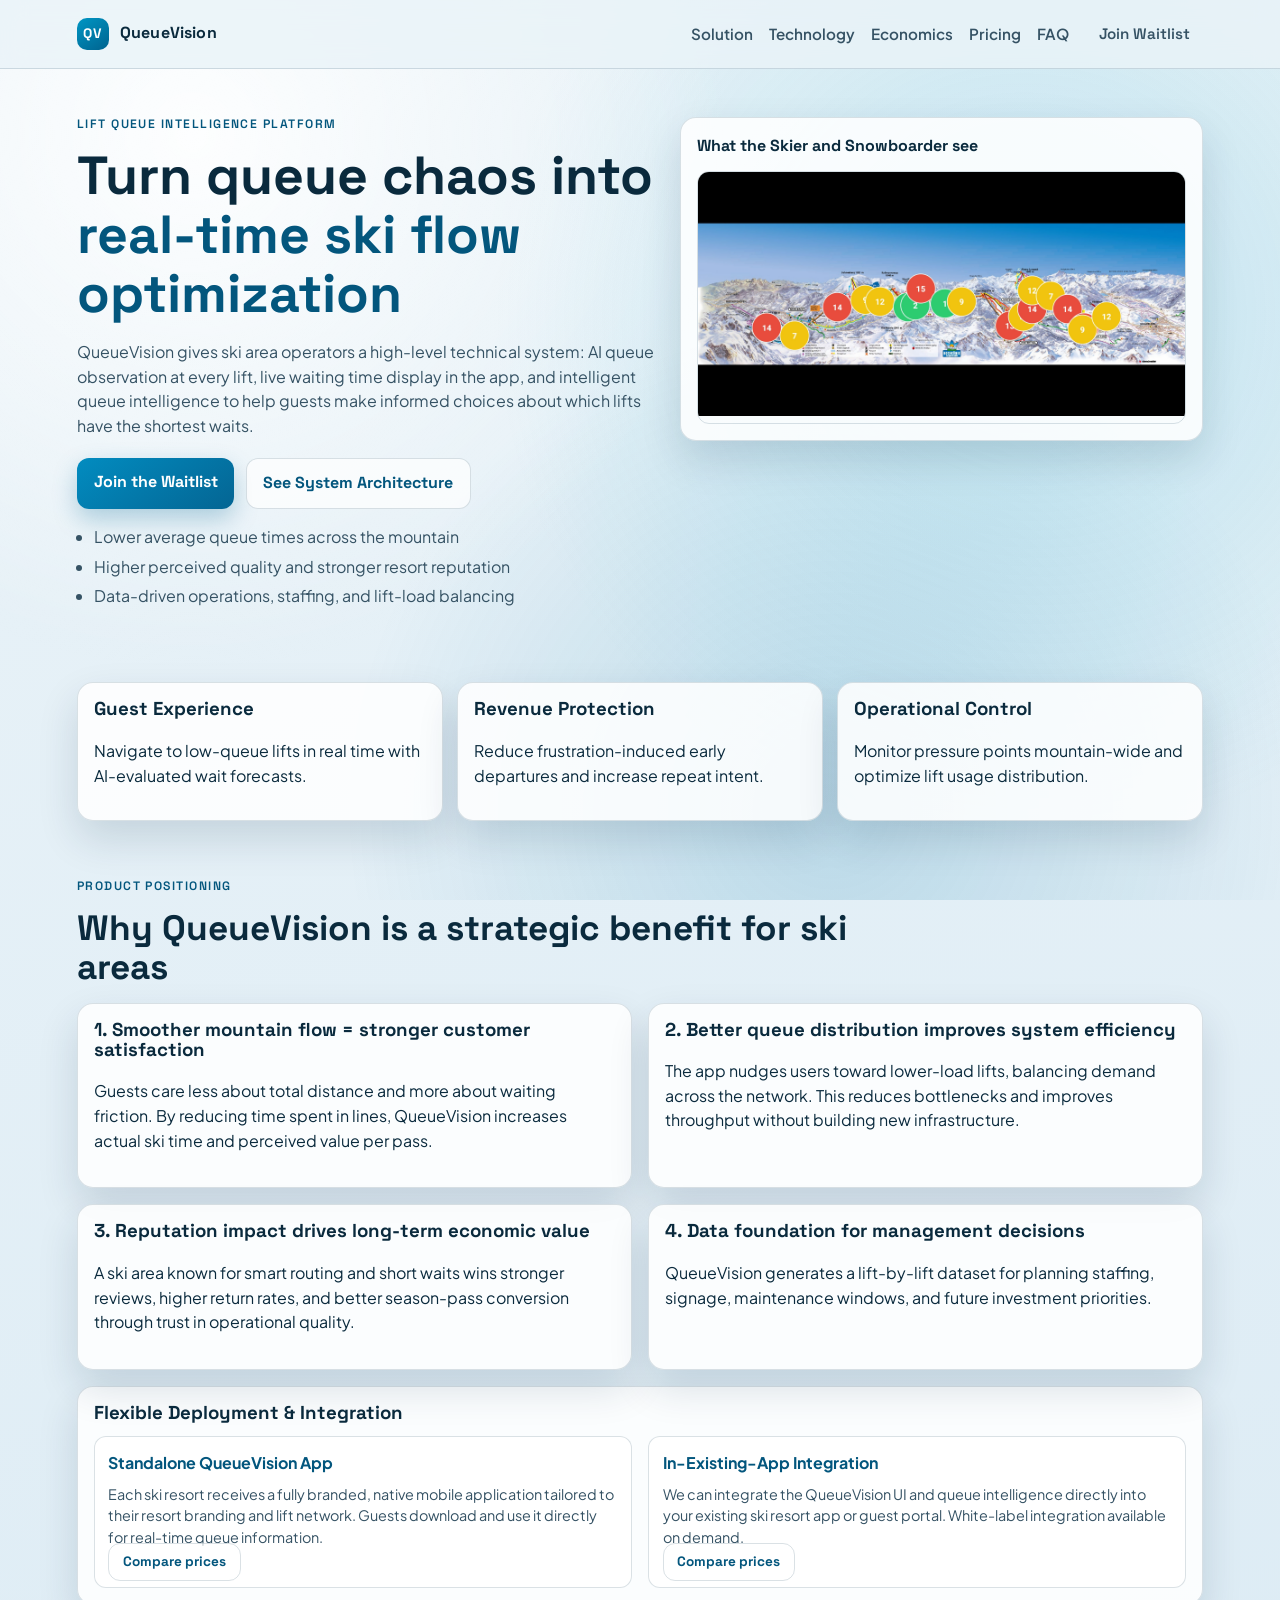
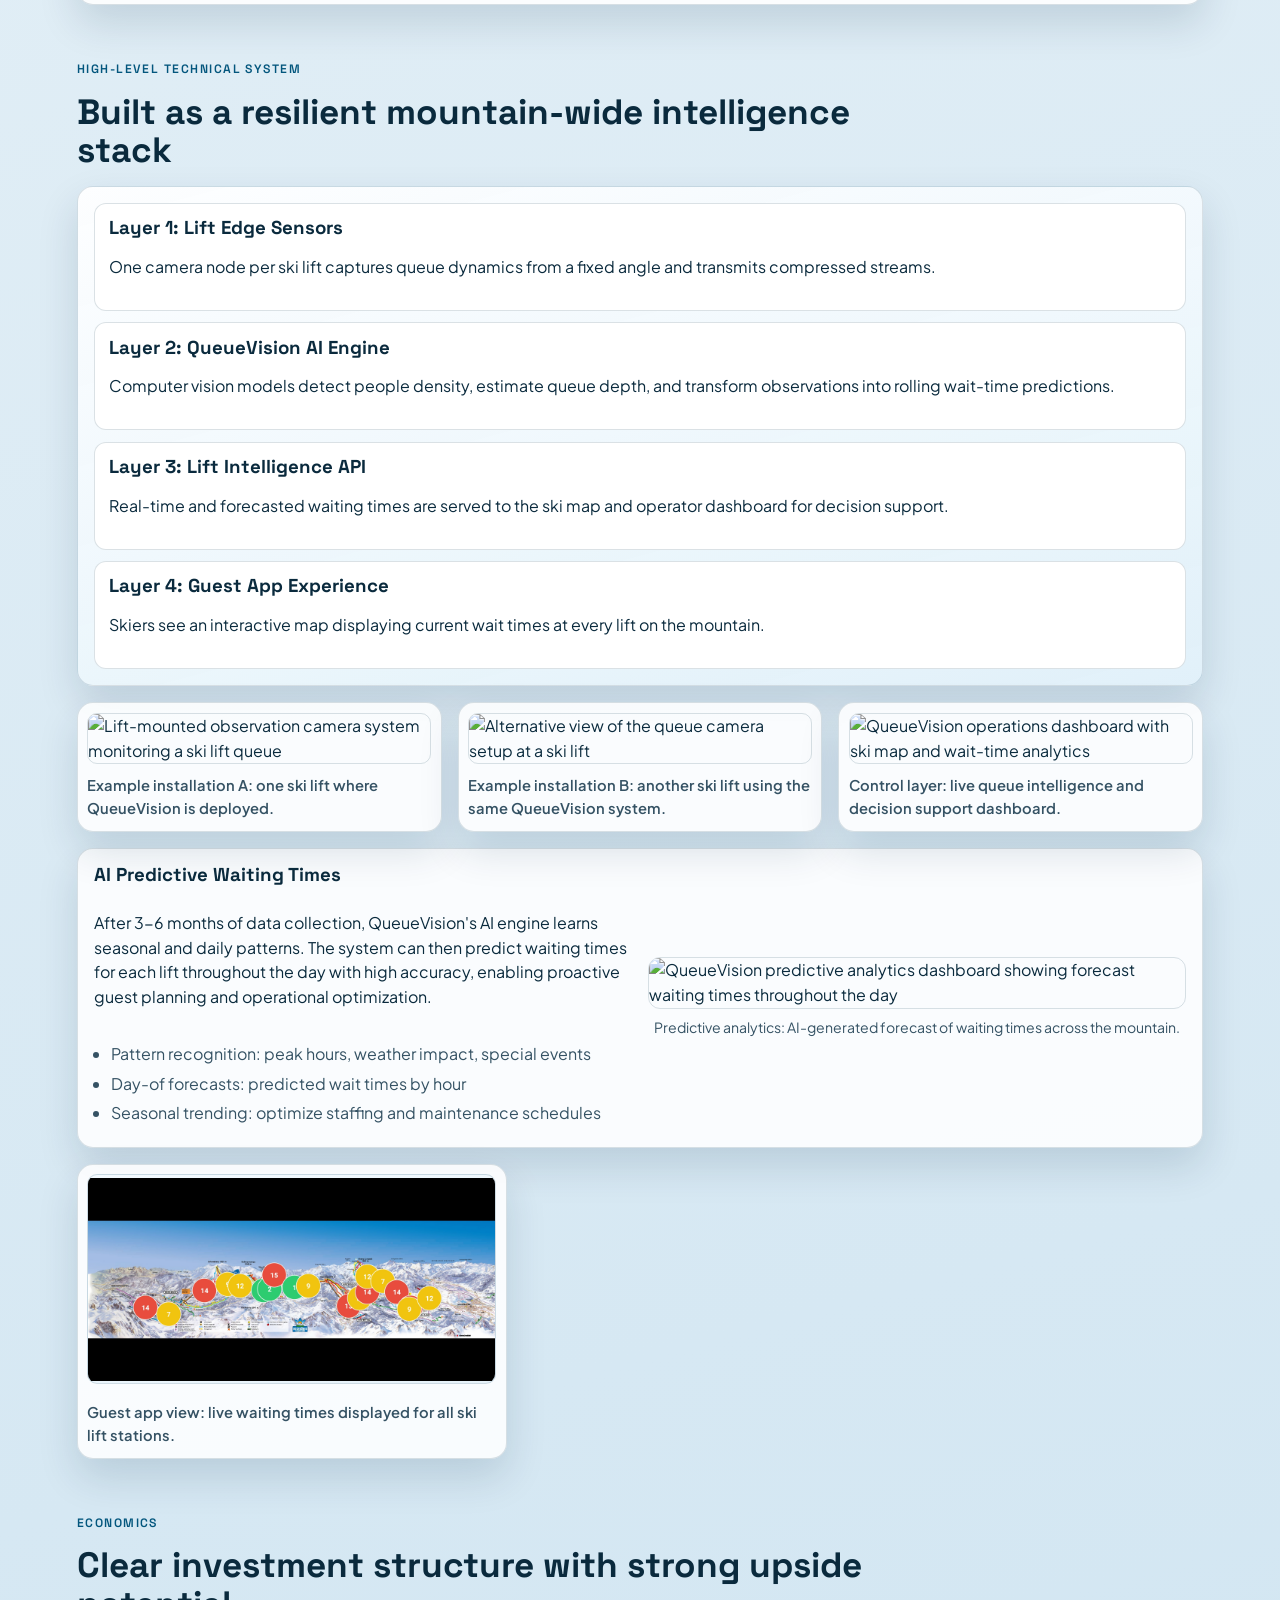
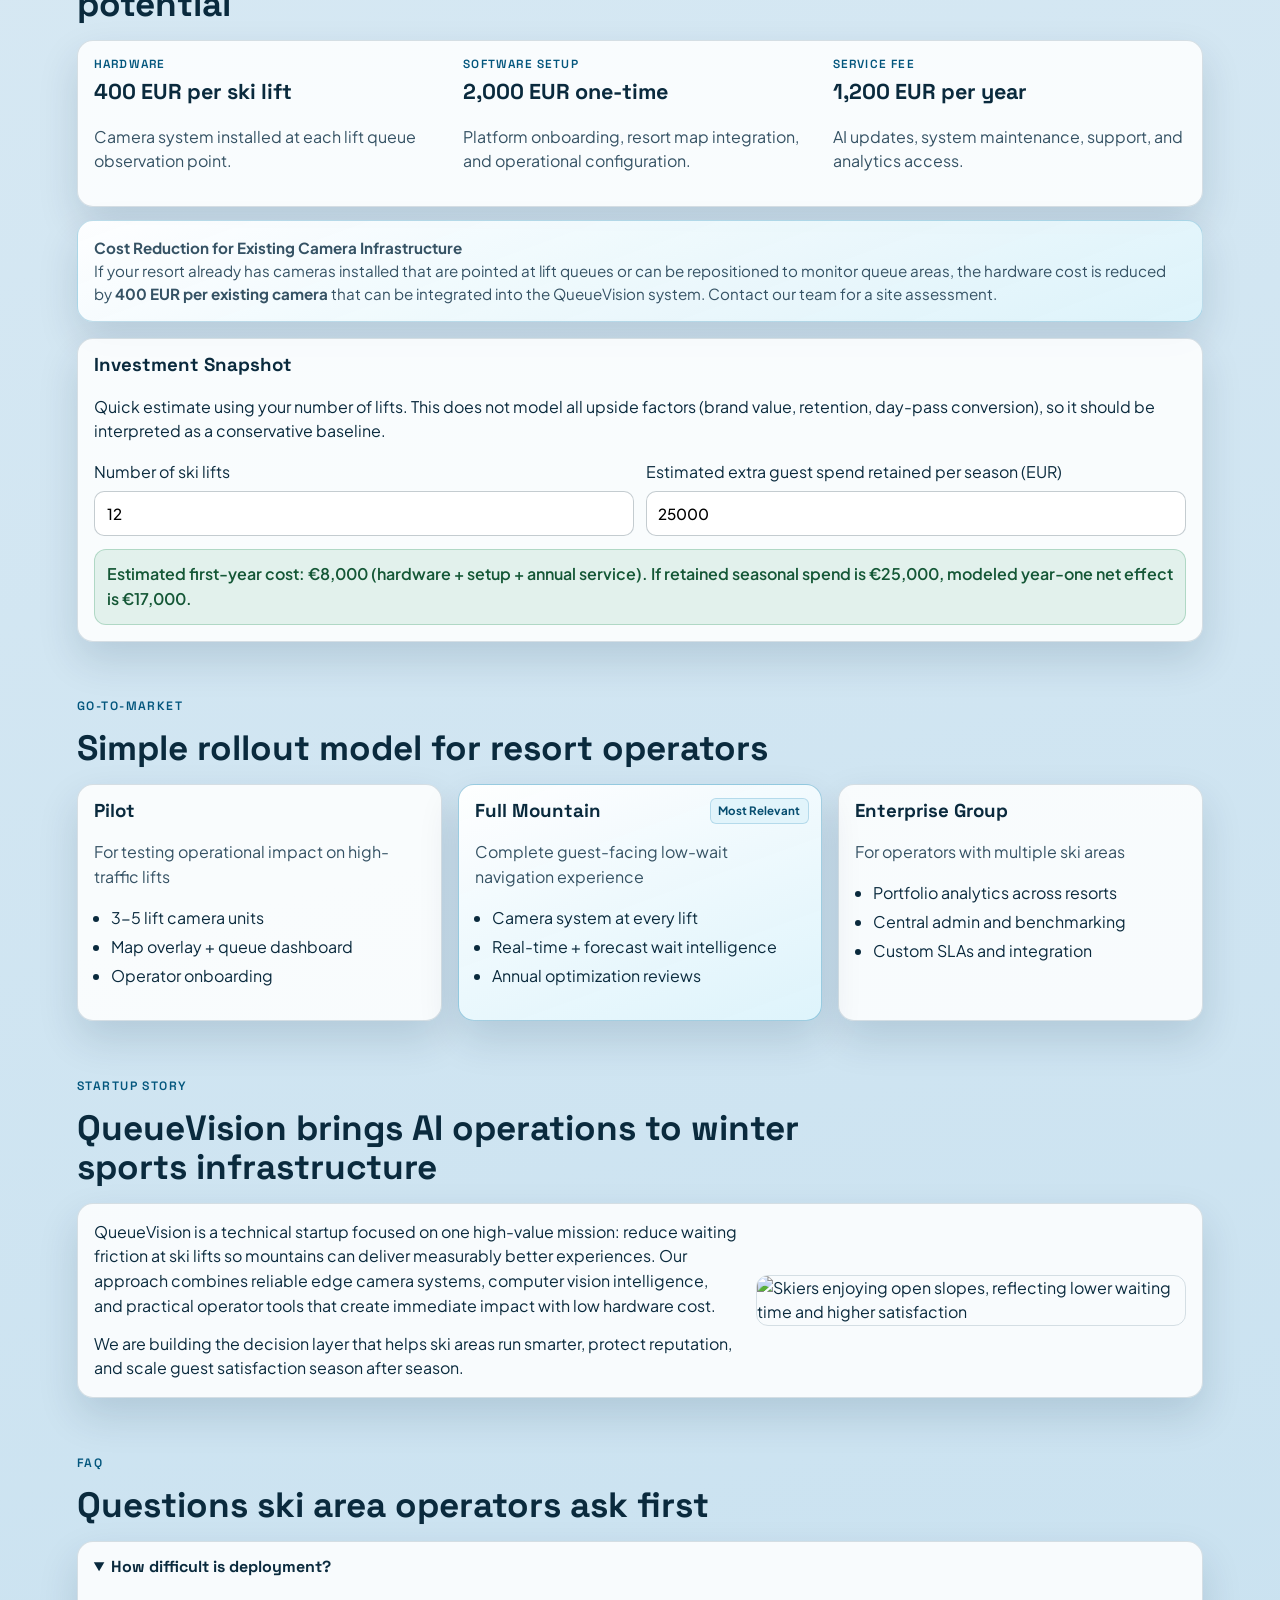
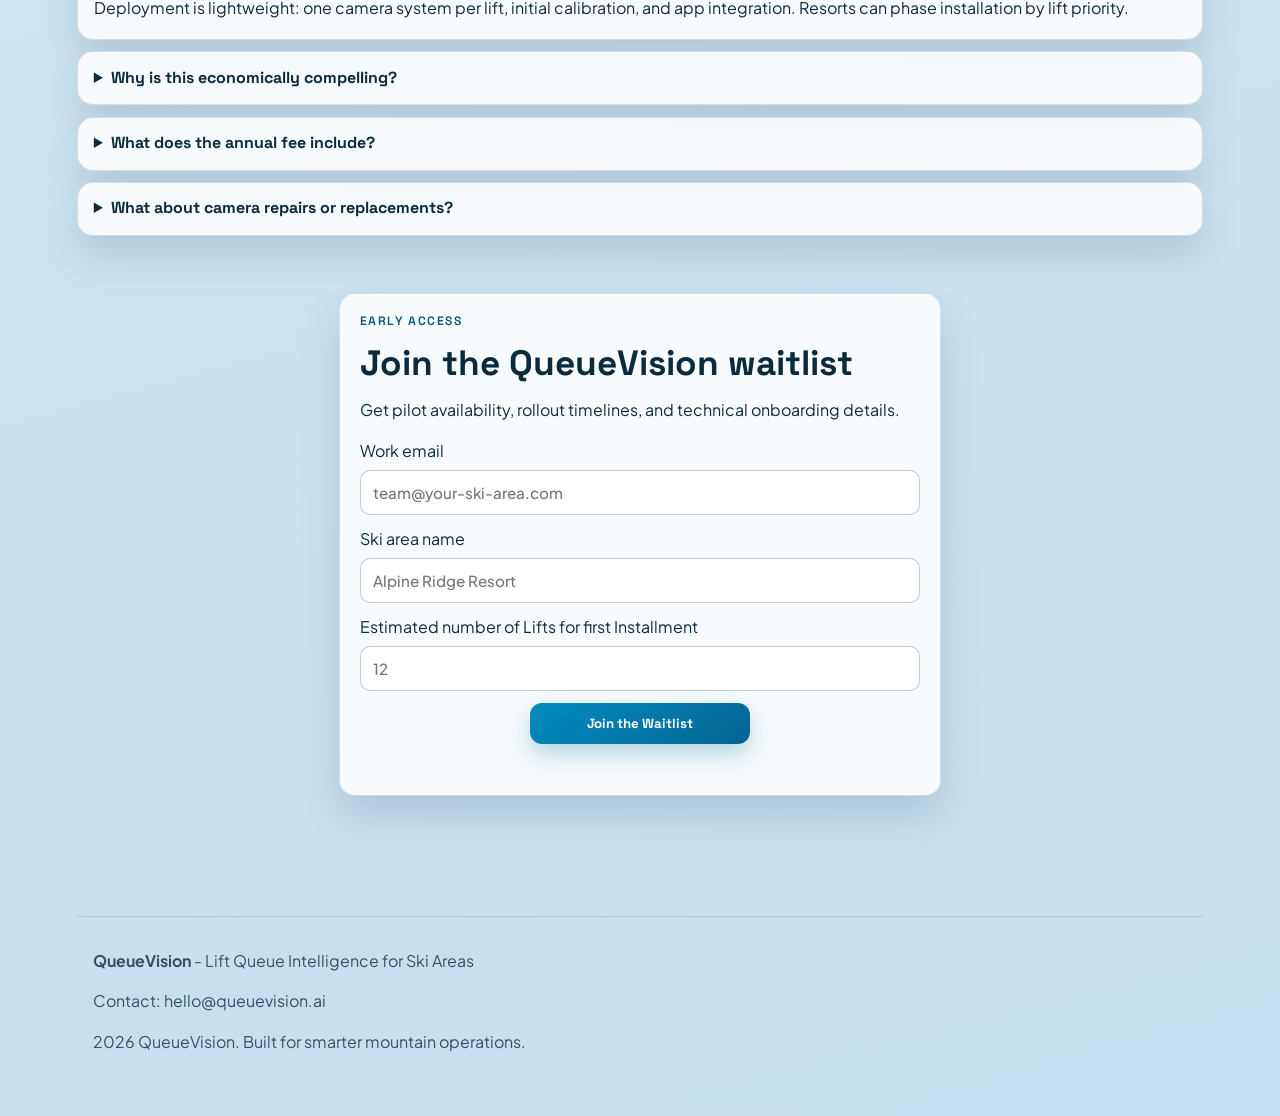
==== website/index.html @ f87740a4 "update" ====
<!DOCTYPE html>
<html lang="en">
<head>
  <meta charset="UTF-8" />
  <meta name="viewport" content="width=device-width, initial-scale=1.0" />
  <title>QueueVision | Lift Queue Intelligence for Ski Areas</title>
  <meta
    name="description"
    content="QueueVision helps ski areas reduce lift waiting times with AI-powered queue observation, live wait-time intelligence, and economic optimization."
  />
  <link rel="icon" type="image/jpeg" href="assets/QV_app_icon.jpg" />
  <link rel="apple-touch-icon" href="assets/QV_app_icon.jpg" />
  <link rel="preconnect" href="https://fonts.googleapis.com" />
  <link rel="preconnect" href="https://fonts.gstatic.com" crossorigin />
  <link
    href="https://fonts.googleapis.com/css2?family=Space+Grotesk:wght@400;500;700&family=Plus+Jakarta+Sans:wght@400;500;600;700&display=swap"
    rel="stylesheet"
  />
  <link rel="stylesheet" href="styles.css" />
</head>
<body>
  <div class="site-bg" aria-hidden="true"></div>

  <header class="topbar">
    <a class="brand" href="#home">
      <span class="brand-mark">QV</span>
      <span class="brand-text">QueueVision</span>
    </a>
    <button class="menu-toggle" type="button" aria-label="Toggle navigation" aria-expanded="false">
      <span></span><span></span><span></span>
    </button>
    <nav class="nav-links" id="primary-nav">
      <a href="#solution">Solution</a>
      <a href="#technology">Technology</a>
      <a href="#economics">Economics</a>
      <a href="#pricing">Pricing</a>
      <a href="#faq">FAQ</a>
      <a class="btn btn-sm" href="#waitlist">Join Waitlist</a>
    </nav>
  </header>

  <main id="home">
    <section class="hero section">
      <div class="hero-copy">
        <p class="kicker">Lift Queue Intelligence Platform</p>
        <h1>
          Turn queue chaos into<br />
          <span>real-time ski flow optimization</span>
        </h1>
        <p class="lead">
          QueueVision gives ski area operators a high-level technical system: AI queue observation at every lift,
          live waiting time display in the app, and intelligent queue intelligence to help guests make informed choices
          about which lifts have the shortest waits.
        </p>
        <div class="hero-cta">
          <a class="btn btn-primary" href="#waitlist">Join the Waitlist</a>
          <a class="btn btn-ghost" href="#technology">See System Architecture</a>
        </div>
        <ul class="hero-points">
          <li>Lower average queue times across the mountain</li>
          <li>Higher perceived quality and stronger resort reputation</li>
          <li>Data-driven operations, staffing, and lift-load balancing</li>
        </ul>
      </div>
      <div class="hero-visual card frost">
        <p class="visual-title">What the Skier and Snowboarder see</p>
        <div class="map-panel">
          <img
            class="map-bg"
            src="assets/mobile-map-ui.jpg"
            alt="QueueVision mobile app displaying live waiting times for ski lifts"
          />
        </div>
      </div>
    </section>

    <section class="section trust-strip">
      <article class="metric card">
        <h3>Guest Experience</h3>
        <p>Navigate to low-queue lifts in real time with AI-evaluated wait forecasts.</p>
      </article>
      <article class="metric card">
        <h3>Revenue Protection</h3>
        <p>Reduce frustration-induced early departures and increase repeat intent.</p>
      </article>
      <article class="metric card">
        <h3>Operational Control</h3>
        <p>Monitor pressure points mountain-wide and optimize lift usage distribution.</p>
      </article>
    </section>

    <section class="section" id="solution">
      <div class="section-head">
        <p class="kicker">Product Positioning</p>
        <h2>Why QueueVision is a strategic benefit for ski areas</h2>
      </div>
      <div class="grid-2">
        <article class="card feature">
          <h3>1. Smoother mountain flow = stronger customer satisfaction</h3>
          <p>
            Guests care less about total distance and more about waiting friction. By reducing time spent in lines,
            QueueVision increases actual ski time and perceived value per pass.
          </p>
        </article>
        <article class="card feature">
          <h3>2. Better queue distribution improves system efficiency</h3>
          <p>
            The app nudges users toward lower-load lifts, balancing demand across the network. This reduces bottlenecks
            and improves throughput without building new infrastructure.
          </p>
        </article>
        <article class="card feature">
          <h3>3. Reputation impact drives long-term economic value</h3>
          <p>
            A ski area known for smart routing and short waits wins stronger reviews, higher return rates, and better
            season-pass conversion through trust in operational quality.
          </p>
        </article>
        <article class="card feature">
          <h3>4. Data foundation for management decisions</h3>
          <p>
            QueueVision generates a lift-by-lift dataset for planning staffing, signage, maintenance windows, and
            future investment priorities.
          </p>
        </article>
      </div>
      <div class="deployment-options card">
        <h3>Flexible Deployment &amp; Integration</h3>
        <div class="deployment-grid">
          <article>
            <h4>Standalone QueueVision App</h4>
            <p>
              Each ski resort receives a fully branded, native mobile application tailored to their resort branding and lift network.
              Guests download and use it directly for real-time queue information.
            </p>
            <a class="btn btn-ghost btn-sm" href="compare.html">Compare prices</a>
          </article>
          <article>
            <h4>In-Existing-App Integration</h4>
            <p>
              We can integrate the QueueVision UI and queue intelligence directly into your existing ski resort app or guest portal.
              White-label integration available on demand.
            </p>
            <a class="btn btn-ghost btn-sm" href="compare.html">Compare prices</a>
          </article>
        </div>
      </div>
    </section>

    <section class="section" id="technology">
      <div class="section-head">
        <p class="kicker">High-Level Technical System</p>
        <h2>Built as a resilient mountain-wide intelligence stack</h2>
      </div>
      <div class="architecture card">
        <div class="layer">
          <h3>Layer 1: Lift Edge Sensors</h3>
          <p>
            One camera node per ski lift captures queue dynamics from a fixed angle and transmits compressed streams.
          </p>
        </div>
        <div class="layer">
          <h3>Layer 2: QueueVision AI Engine</h3>
          <p>
            Computer vision models detect people density, estimate queue depth, and transform observations into
            rolling wait-time predictions.
          </p>
        </div>
        <div class="layer">
          <h3>Layer 3: Lift Intelligence API</h3>
          <p>
            Real-time and forecasted waiting times are served to the ski map and operator dashboard for decision support.
          </p>
        </div>
        <div class="layer">
          <h3>Layer 4: Guest App Experience</h3>
          <p>
            Skiers see an interactive map displaying current wait times at every lift on the mountain.
          </p>
        </div>
      </div>
      <div class="tech-media-grid">
        <article class="card image-card">
          <img
            src="assets/lift-camera-node-a.png"
            alt="Lift-mounted observation camera system monitoring a ski lift queue"
          />
          <p>Example installation A: one ski lift where QueueVision is deployed.</p>
        </article>
        <article class="card image-card">
          <img
            src="assets/lift-camera-node-b.png"
            alt="Alternative view of the queue camera setup at a ski lift"
          />
          <p>Example installation B: another ski lift using the same QueueVision system.</p>
        </article>
        <article class="card image-card">
          <img
            src="assets/queuevision-dashboard.png"
            alt="QueueVision operations dashboard with ski map and wait-time analytics"
          />
          <p>Control layer: live queue intelligence and decision support dashboard.</p>
        </article>
      </div>
      <div class="analytics-section card">
        <div class="analytics-content">
          <h3>AI Predictive Waiting Times</h3>
          <p>
            After 3-6 months of data collection, QueueVision's AI engine learns seasonal and daily patterns. The system can then predict waiting times for each lift throughout the day with high accuracy, enabling proactive guest planning and operational optimization.
          </p>
          <ul>
            <li>Pattern recognition: peak hours, weather impact, special events</li>
            <li>Day-of forecasts: predicted wait times by hour</li>
            <li>Seasonal trending: optimize staffing and maintenance schedules</li>
          </ul>
        </div>
        <figure class="analytics-image">
          <img
            src="assets/analytics.png"
            alt="QueueVision predictive analytics dashboard showing forecast waiting times throughout the day"
          />
          <figcaption>Predictive analytics: AI-generated forecast of waiting times across the mountain.</figcaption>
        </figure>
      </div>      <div class="proof-gallery">
        <article class="card image-card mobile-shot">
          <img
            src="assets/mobile-map-ui.jpg"
            alt="QueueVision mobile app map showing live waiting times for ski lifts"
          />
          <p>Guest app view: live waiting times displayed for all ski lift stations.</p>
        </article>
      </div>    </section>

    <section class="section" id="economics">
      <div class="section-head">
        <p class="kicker">Economics</p>
        <h2>Clear investment structure with strong upside potential</h2>
      </div>

      <div class="pricing-highlight card">
        <div>
          <p class="label">Hardware</p>
          <p class="price">400 EUR per ski lift</p>
          <p class="muted">Camera system installed at each lift queue observation point.</p>
        </div>
        <div>
          <p class="label">Software Setup</p>
          <p class="price">2,000 EUR one-time</p>
          <p class="muted">Platform onboarding, resort map integration, and operational configuration.</p>
        </div>
        <div>
          <p class="label">Service Fee</p>
          <p class="price">1,200 EUR per year</p>
          <p class="muted">AI updates, system maintenance, support, and analytics access.</p>
        </div>
      </div>

      <div class="card pricing-note">
        <p class="note-title">Cost Reduction for Existing Camera Infrastructure</p>
        <p>
          If your resort already has cameras installed that are pointed at lift queues or can be repositioned to monitor queue areas,
          the hardware cost is reduced by <strong>400 EUR per existing camera</strong> that can be integrated into the QueueVision system.
          Contact our team for a site assessment.
        </p>
      </div>

      <div class="card roi-box">
        <h3>Investment Snapshot</h3>
        <p>
          Quick estimate using your number of lifts. This does not model all upside factors (brand value, retention,
          day-pass conversion), so it should be interpreted as a conservative baseline.
        </p>
        <div class="roi-grid">
          <label>
            Number of ski lifts
            <input type="number" id="lifts" min="1" value="12" />
          </label>
          <label>
            Estimated extra guest spend retained per season (EUR)
            <input type="number" id="retained" min="0" value="25000" />
          </label>
        </div>
        <div class="roi-result" id="roi-result" aria-live="polite"></div>
      </div>
    </section>

    <section class="section" id="pricing">
      <div class="section-head">
        <p class="kicker">Go-To-Market</p>
        <h2>Simple rollout model for resort operators</h2>
      </div>
      <div class="grid-3">
        <article class="card plan">
          <h3>Pilot</h3>
          <p class="muted">For testing operational impact on high-traffic lifts</p>
          <ul>
            <li>3-5 lift camera units</li>
            <li>Map overlay + queue dashboard</li>
            <li>Operator onboarding</li>
          </ul>
        </article>
        <article class="card plan featured">
          <p class="badge">Most Relevant</p>
          <h3>Full Mountain</h3>
          <p class="muted">Complete guest-facing low-wait navigation experience</p>
          <ul>
            <li>Camera system at every lift</li>
            <li>Real-time + forecast wait intelligence</li>
            <li>Annual optimization reviews</li>
          </ul>
        </article>
        <article class="card plan">
          <h3>Enterprise Group</h3>
          <p class="muted">For operators with multiple ski areas</p>
          <ul>
            <li>Portfolio analytics across resorts</li>
            <li>Central admin and benchmarking</li>
            <li>Custom SLAs and integration</li>
          </ul>
        </article>
      </div>
    </section>

    <section class="section" id="about">
      <div class="section-head">
        <p class="kicker">Startup Story</p>
        <h2>QueueVision brings AI operations to winter sports infrastructure</h2>
      </div>
      <div class="about-wrap card">
        <div class="about-copy">
          <p>
            QueueVision is a technical startup focused on one high-value mission: reduce waiting friction at ski lifts so
            mountains can deliver measurably better experiences. Our approach combines reliable edge camera systems,
            computer vision intelligence, and practical operator tools that create immediate impact with low hardware cost.
          </p>
          <p>
            We are building the decision layer that helps ski areas run smarter, protect reputation, and scale guest
            satisfaction season after season.
          </p>
        </div>
        <figure class="about-photo">
          <img
            src="assets/happy-skiers.png"
            alt="Skiers enjoying open slopes, reflecting lower waiting time and higher satisfaction"
          />
        </figure>
      </div>
    </section>

    <section class="section" id="faq">
      <div class="section-head">
        <p class="kicker">FAQ</p>
        <h2>Questions ski area operators ask first</h2>
      </div>
      <div class="faq-list">
        <details class="card" open>
          <summary>How difficult is deployment?</summary>
          <p>
            Deployment is lightweight: one camera system per lift, initial calibration, and app integration. Resorts can phase installation by lift priority.
          </p>
        </details>
        <details class="card">
          <summary>Why is this economically compelling?</summary>
          <p>
            QueueVision targets the core pain point that drives guest frustration. Lower waiting friction improves
            perceived resort quality, supports return visits, and reduces revenue leakage from early session drop-off.
          </p>
        </details>
        <details class="card">
          <summary>What does the annual fee include?</summary>
          <p>
            The yearly 1,200 EUR service fee covers AI model maintenance, updates, monitoring, support, and platform
            continuity.
          </p>
        </details>
        <details class="card">
          <summary>What about camera repairs or replacements?</summary>
          <p>
            The annual service fee does not include repair or replacement of camera hardware. Physical camera maintenance, repairs, or replacement of damaged units are the responsibility of the ski area and are invoiced separately as needed.
          </p>
        </details>
      </div>
    </section>

    <section class="section waitlist" id="waitlist">
      <div class="card waitlist-card">
        <p class="kicker">Early Access</p>
        <h2>Join the QueueVision waitlist</h2>
        <p>
          Get pilot availability, rollout timelines, and technical onboarding details.
        </p>
        <form id="waitlist-form" novalidate>
          <label>
            Work email
            <input type="email" id="email" required placeholder="team@your-ski-area.com" />
          </label>
          <label>
            Ski area name
            <input type="text" id="resort" required placeholder="Alpine Ridge Resort" />
          </label>
          <label>
            Estimated number of Lifts for first Installment
            <input type="number" id="lift-count" min="1" placeholder="12" />
          </label>
          <button class="btn btn-primary" type="submit">Join the Waitlist</button>
          <p class="form-note" id="form-note" aria-live="polite"></p>
        </form>
      </div>
    </section>
  </main>

  <footer class="footer">
    <p><strong>QueueVision</strong> - Lift Queue Intelligence for Ski Areas</p>
    <p>Contact: hello@queuevision.ai</p>
    <p class="muted">2026 QueueVision. Built for smarter mountain operations.</p>
  </footer>

  <script src="script.js"></script>
</body>
</html>
---- website/styles.css ----
:root {
  --bg-0: #eaf3f8;
  --bg-1: #d6e8f3;
  --surface: rgba(255, 255, 255, 0.86);
  --surface-strong: #ffffff;
  --line: rgba(11, 56, 85, 0.15);
  --text: #0a2a3d;
  --text-soft: #355264;
  --brand: #0076a8;
  --brand-deep: #03567d;
  --accent: #38b7d6;
  --ok: #1f8f55;
  --shadow: 0 18px 40px rgba(5, 44, 70, 0.14);
  --radius: 16px;
}

* {
  box-sizing: border-box;
}

html,
body {
  margin: 0;
  padding: 0;
}

body {
  color: var(--text);
  font-family: "Plus Jakarta Sans", "Segoe UI", sans-serif;
  background: linear-gradient(165deg, var(--bg-0) 0%, var(--bg-1) 50%, #c4dfef 100%);
  line-height: 1.55;
  min-height: 100vh;
}

.site-bg {
  position: fixed;
  inset: 0;
  z-index: -2;
  background:
    radial-gradient(circle at 15% 15%, rgba(255, 255, 255, 0.9), transparent 40%),
    radial-gradient(circle at 80% 35%, rgba(56, 183, 214, 0.22), transparent 45%),
    radial-gradient(circle at 65% 90%, rgba(0, 118, 168, 0.18), transparent 42%),
    url("assets/snow-topo-pattern.png");
  background-size: auto, auto, auto, 420px 420px;
  background-repeat: no-repeat, no-repeat, no-repeat, repeat;
}

.topbar {
  position: sticky;
  top: 0;
  z-index: 40;
  display: flex;
  align-items: center;
  justify-content: space-between;
  gap: 1rem;
  padding: 0.8rem 6vw;
  backdrop-filter: blur(12px);
  background: rgba(234, 243, 248, 0.82);
  border-bottom: 1px solid var(--line);
}

.brand {
  display: inline-flex;
  align-items: center;
  gap: 0.7rem;
  color: var(--text);
  text-decoration: none;
}

.brand-mark {
  width: 2rem;
  height: 2rem;
  border-radius: 10px;
  display: grid;
  place-items: center;
  font: 700 0.86rem/1 "Space Grotesk", sans-serif;
  letter-spacing: 0.06em;
  color: #fff;
  background: linear-gradient(145deg, #0096c4, #00638f);
}

.brand-text {
  font-family: "Space Grotesk", sans-serif;
  font-weight: 700;
  letter-spacing: 0.01em;
}

.nav-links {
  display: flex;
  align-items: center;
  gap: 1rem;
}

.nav-links a {
  color: var(--text-soft);
  text-decoration: none;
  font-weight: 600;
  font-size: 0.95rem;
}

.menu-toggle {
  display: none;
  background: transparent;
  border: 0;
  width: 2.2rem;
  height: 2.2rem;
  padding: 0;
}

.menu-toggle span {
  display: block;
  height: 2px;
  background: var(--text);
  margin: 5px 0;
  border-radius: 3px;
}

main {
  padding: 2rem 6vw 4rem;
}

.section {
  margin-top: 3.6rem;
}

.hero {
  margin-top: 1rem;
  display: grid;
  grid-template-columns: 1.05fr 0.95fr;
  gap: 1.6rem;
  align-items: start;
}

.kicker {
  text-transform: uppercase;
  letter-spacing: 0.12em;
  font: 600 0.76rem/1.3 "Space Grotesk", sans-serif;
  color: var(--brand-deep);
  margin: 0 0 0.9rem;
}

h1,
h2,
h3 {
  font-family: "Space Grotesk", sans-serif;
  line-height: 1.1;
  margin-top: 0;
}

h1 {
  font-size: clamp(2rem, 4.2vw, 3.35rem);
  margin-bottom: 1rem;
}

h1 span {
  color: var(--brand-deep);
}

h2 {
  font-size: clamp(1.4rem, 3vw, 2.2rem);
  margin-bottom: 0.65rem;
}

.lead {
  max-width: 68ch;
  color: var(--text-soft);
}

.hero-cta {
  margin-top: 1.2rem;
  display: flex;
  gap: 0.7rem;
  flex-wrap: wrap;
}

.btn {
  appearance: none;
  border: 0;
  border-radius: 12px;
  padding: 0.75rem 1.05rem;
  font-family: "Space Grotesk", sans-serif;
  font-weight: 700;
  text-decoration: none;
  cursor: pointer;
}

.btn-sm {
  font-size: 0.85rem;
  padding: 0.58rem 0.85rem;
}

.btn-primary {
  color: #fff;
  background: linear-gradient(145deg, #028cc0, #046593);
  box-shadow: 0 10px 25px rgba(2, 105, 146, 0.28);
}

.btn-ghost {
  color: var(--brand-deep);
  background: rgba(255, 255, 255, 0.7);
  border: 1px solid var(--line);
}

.hero-points {
  margin-top: 1rem;
  padding-left: 1.1rem;
  color: var(--text-soft);
}

.hero-points li + li {
  margin-top: 0.3rem;
}

.card {
  border: 1px solid var(--line);
  border-radius: var(--radius);
  background: var(--surface);
  box-shadow: var(--shadow);
}

.frost {
  position: relative;
  overflow: hidden;
  padding: 1rem;
}

.hero-visual {
  align-self: start;
  height: fit-content;
}

.visual-title {
  margin: 0;
  font-family: "Space Grotesk", sans-serif;
  font-weight: 700;
}

.map-panel {
  position: relative;
  margin-top: 0.8rem;
  border-radius: 12px;
  border: 1px solid var(--line);
  overflow: hidden;
  background: transparent;
  height: auto;
}

.map-bg {
  position: relative;
  width: 100%;
  height: auto;
  object-fit: contain;
  opacity: 1;
}

.map-grid {
  position: absolute;
  inset: 0;
  background-image:
    linear-gradient(rgba(12, 65, 98, 0.08) 1px, transparent 1px),
    linear-gradient(90deg, rgba(12, 65, 98, 0.08) 1px, transparent 1px);
  background-size: 35px 35px;
  opacity: 0.8;
}

.pin {
  position: absolute;
  z-index: 2;
  background: rgba(0, 118, 168, 0.92);
  color: #fff;
  padding: 0.15rem 0.18rem;
  border-radius: 10px;
  font-weight: 700;
  font-size: 0.27rem;
  line-height: 1.25;
  box-shadow: 0 0 16px rgba(0, 118, 168, 0.6), 0 0 32px rgba(56, 183, 214, 0.4), 0 4px 8px rgba(5, 50, 74, 0.25);
  animation: float 4.8s ease-in-out infinite;
}

.pin small {
  font-size: 0.23rem;
  letter-spacing: 0.02em;
}

.p1 { top: 20%; left: 13%; }
.p2 { top: 54%; left: 57%; animation-delay: -1s; }
.p3 { top: 28%; right: 10%; animation-delay: -2s; }

.route-tag {
  position: absolute;
  left: 1rem;
  right: 1rem;
  bottom: 1rem;
  background: rgba(255, 255, 255, 0.9);
  border: 1px solid var(--line);
  border-radius: 10px;
  padding: 0.5rem 0.65rem;
  font-size: 0.9rem;
  font-weight: 600;
}

.section-head {
  max-width: 70ch;
}

.proof-gallery {
  margin-top: 1rem;
}

.tech-media-grid {
  margin-top: 1rem;
  display: grid;
  grid-template-columns: repeat(3, 1fr);
  gap: 1rem;
}

.image-card {
  padding: 0.6rem;
}

.image-card img {
  width: 100%;
  height: 210px;
  object-fit: cover;
  border-radius: 10px;
  border: 1px solid var(--line);
}

.image-card p {
  margin: 0.6rem 0 0.1rem;
  color: var(--text-soft);
  font-size: 0.92rem;
  font-weight: 600;
}

.mobile-shot {
  max-width: 430px;
}

.mobile-shot img {
  object-fit: contain;
  background: linear-gradient(165deg, #f3faff, #e6f2f9);
}

.trust-strip {
  display: grid;
  grid-template-columns: repeat(3, 1fr);
  gap: 0.9rem;
}

.metric {
  padding: 1rem;
}

.grid-2 {
  margin-top: 1rem;
  display: grid;
  grid-template-columns: repeat(2, 1fr);
  gap: 1rem;
}

.feature {
  padding: 1rem 1rem 1.1rem;
}

.architecture {
  margin-top: 1rem;
  padding: 1rem;
  display: grid;
  gap: 0.7rem;
  background: linear-gradient(165deg, rgba(255, 255, 255, 0.94), rgba(225, 241, 250, 0.9));
}

.layer {
  border: 1px solid var(--line);
  border-radius: 12px;
  background: #fff;
  padding: 0.9rem;
}

.layer h3 {
  margin-bottom: 0.35rem;
}

.analytics-section {
  margin-top: 1rem;
  padding: 1rem;
  display: grid;
  grid-template-columns: 1fr 1fr;
  gap: 1rem;
  align-items: center;
}

.analytics-content {
  display: flex;
  flex-direction: column;
  gap: 0.6rem;
}

.analytics-content h3 {
  margin: 0;
}

.analytics-content ul {
  padding-left: 1.1rem;
  margin: 0.4rem 0 0;
}

.analytics-content li {
  margin-bottom: 0.3rem;
  color: var(--text-soft);
}

.analytics-image {
  margin: 0;
}

.analytics-image img {
  width: 100%;
  height: 280px;
  object-fit: cover;
  border-radius: 12px;
  border: 1px solid var(--line);
}

.analytics-image figcaption {
  margin-top: 0.5rem;
  font-size: 0.88rem;
  color: var(--text-soft);
  text-align: center;
}

.deployment-options {
  margin-top: 1rem;
  padding: 1rem;
}

.deployment-options h3 {
  margin: 0 0 0.8rem;
}

.deployment-grid {
  display: grid;
  grid-template-columns: 1fr 1fr;
  gap: 1rem;
}

.deployment-grid article {
  border: 1px solid var(--line);
  border-radius: 12px;
  padding: 0.85rem;
  background: #fff;
}

.deployment-grid h4 {
  margin: 0 0 0.5rem;
  font-size: 1rem;
  color: var(--brand-deep);
}

.deployment-grid p {
  margin: 0;
  color: var(--text-soft);
  font-size: 0.9rem;
  line-height: 1.5;
}

.pricing-highlight {
  margin-top: 1rem;
  padding: 1rem;
  display: grid;
  grid-template-columns: repeat(3, 1fr);
  gap: 1rem;
}

.label {
  margin: 0;
  text-transform: uppercase;
  font: 600 0.74rem/1.2 "Space Grotesk", sans-serif;
  letter-spacing: 0.1em;
  color: var(--brand-deep);
}

.price {
  margin: 0.25rem 0 0.4rem;
  font-family: "Space Grotesk", sans-serif;
  font-size: 1.35rem;
  font-weight: 700;
}

.muted {
  color: var(--text-soft);
}

.roi-box {
  margin-top: 1rem;
  padding: 1rem;
}

.pricing-note {
  margin-top: 0.8rem;
  padding: 1rem;
  background: linear-gradient(160deg, rgba(255, 255, 255, 0.95), rgba(222, 244, 251, 0.9));
  border: 1px solid rgba(0, 118, 168, 0.24);
}

.note-title {
  margin: 0 0 0.5rem;
  font-weight: 700;
  color: var(--brand-deep);
}

.pricing-note p {
  margin: 0;
  color: var(--text-soft);
  font-size: 0.95rem;
  line-height: 1.5;
}

.roi-grid {
  margin-top: 0.8rem;
  display: grid;
  grid-template-columns: repeat(2, 1fr);
  gap: 0.7rem;
}

input,
textarea {
  width: 100%;
  margin-top: 0.35rem;
  padding: 0.7rem 0.74rem;
  border-radius: 10px;
  border: 1px solid rgba(10, 42, 61, 0.24);
  background: #fff;
  font: 500 0.95rem/1.4 "Plus Jakarta Sans", sans-serif;
}

input:focus,
textarea:focus {
  outline: 2px solid rgba(0, 118, 168, 0.35);
  border-color: transparent;
}

.roi-result {
  margin-top: 0.8rem;
  padding: 0.75rem;
  border-radius: 12px;
  background: rgba(31, 143, 85, 0.1);
  color: #145736;
  border: 1px solid rgba(31, 143, 85, 0.26);
  font-weight: 600;
}

.grid-3 {
  margin-top: 1rem;
  display: grid;
  grid-template-columns: repeat(3, 1fr);
  gap: 1rem;
}

.plan {
  padding: 1rem;
}

.plan ul {
  padding-left: 1.1rem;
}

.plan li + li {
  margin-top: 0.25rem;
}

.featured {
  position: relative;
  border: 1px solid rgba(0, 118, 168, 0.35);
  background: linear-gradient(160deg, rgba(255, 255, 255, 0.97), rgba(222, 244, 251, 0.95));
}

.badge {
  position: absolute;
  top: 0.8rem;
  right: 0.8rem;
  margin: 0;
  padding: 0.2rem 0.45rem;
  border-radius: 6px;
  background: #e1f4fb;
  border: 1px solid rgba(0, 118, 168, 0.2);
  font-size: 0.72rem;
  font-weight: 700;
  color: #064d6f;
}

.about-wrap {
  margin-top: 1rem;
  padding: 1rem;
  display: grid;
  grid-template-columns: 1.2fr 0.8fr;
  gap: 1rem;
  align-items: center;
}

.about-copy p {
  margin: 0;
}

.about-copy p + p {
  margin-top: 0.8rem;
}

.about-photo {
  margin: 0;
}

.about-photo img {
  width: 100%;
  height: 250px;
  object-fit: cover;
  border-radius: 12px;
  border: 1px solid var(--line);
}

.faq-list {
  margin-top: 1rem;
  display: grid;
  gap: 0.7rem;
}

details {
  padding: 0.85rem 1rem;
}

summary {
  cursor: pointer;
  font-weight: 700;
  font-family: "Space Grotesk", sans-serif;
}

details p {
  margin-bottom: 0.3rem;
}

.waitlist-card {
  padding: 1.2rem;
  max-width: 760px;
  margin: 0 auto;
}

.waitlist {
  display: flex;
  justify-content: center;
}

#waitlist-form {
  margin-top: 0.9rem;
  display: grid;
  gap: 0.75rem;
}

#waitlist-form .btn-primary {
  justify-self: center;
  min-width: 220px;
}

.form-note {
  margin: 0;
  font-weight: 600;
  min-height: 1.2rem;
}

.footer {
  margin: 3.5rem 6vw 1.8rem;
  padding: 1rem;
  border-top: 1px solid var(--line);
  color: var(--text-soft);
}

@keyframes float {
  0%,
  100% {
    transform: translateY(0);
  }
  50% {
    transform: translateY(-4px);
  }
}

@media (max-width: 1050px) {
  .hero {
    grid-template-columns: 1fr;
  }

  .trust-strip,
  .grid-3,
  .tech-media-grid {
    grid-template-columns: 1fr 1fr;
  }

  .pricing-highlight {
    grid-template-columns: 1fr;
  }
}

@media (max-width: 780px) {
  .menu-toggle {
    display: inline-block;
  }

  .nav-links {
    position: absolute;
    top: 100%;
    right: 6vw;
    left: 6vw;
    display: none;
    flex-direction: column;
    align-items: stretch;
    background: rgba(255, 255, 255, 0.98);
    border: 1px solid var(--line);
    border-radius: 12px;
    padding: 0.75rem;
    box-shadow: 0 12px 24px rgba(5, 44, 70, 0.16);
  }

  .nav-links.open {
    display: flex;
  }

  .trust-strip,
  .grid-2,
  .grid-3,
  .roi-grid,
  .tech-media-grid,
  .analytics-section,
  .about-wrap,
  .deployment-grid {
    grid-template-columns: 1fr;
  }

  main {
    padding-left: 1rem;
    padding-right: 1rem;
  }

  .topbar,
  .footer {
    padding-left: 1rem;
    padding-right: 1rem;
    margin-left: 0;
    margin-right: 0;
  }
}
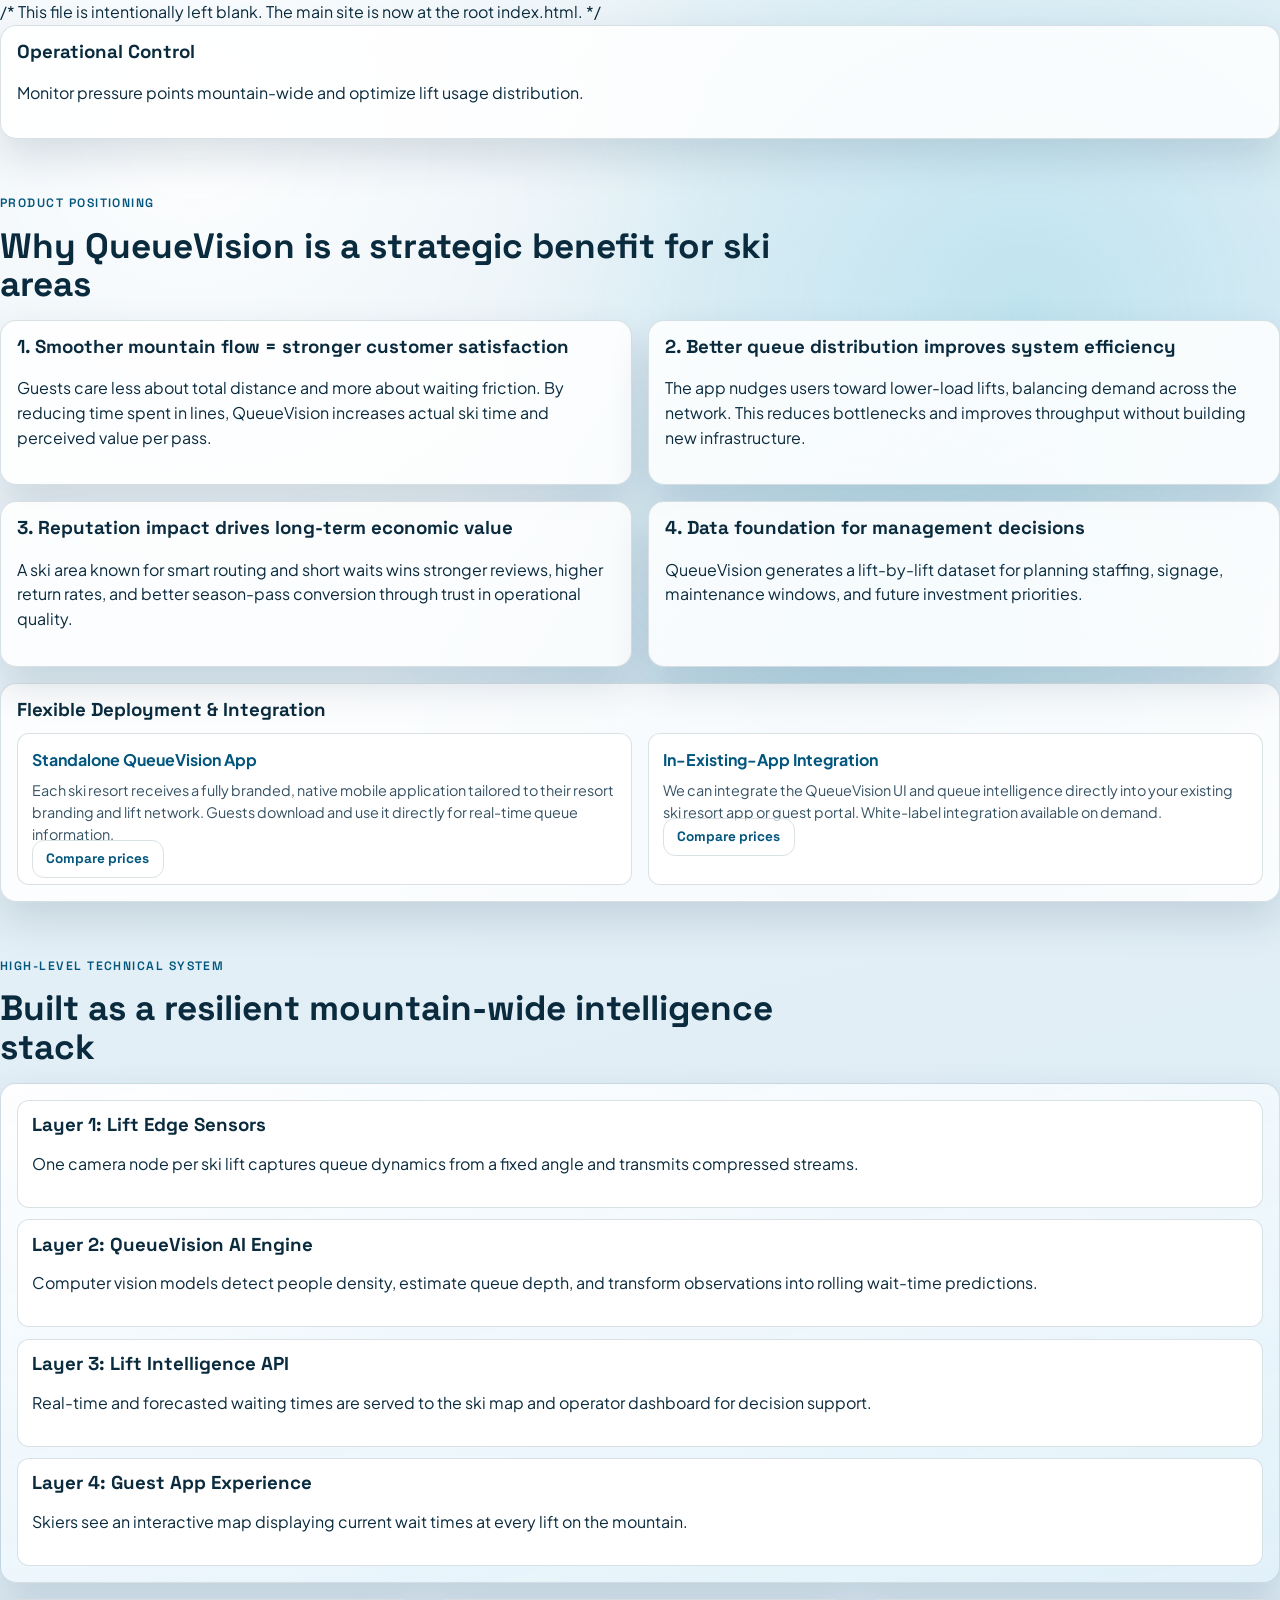
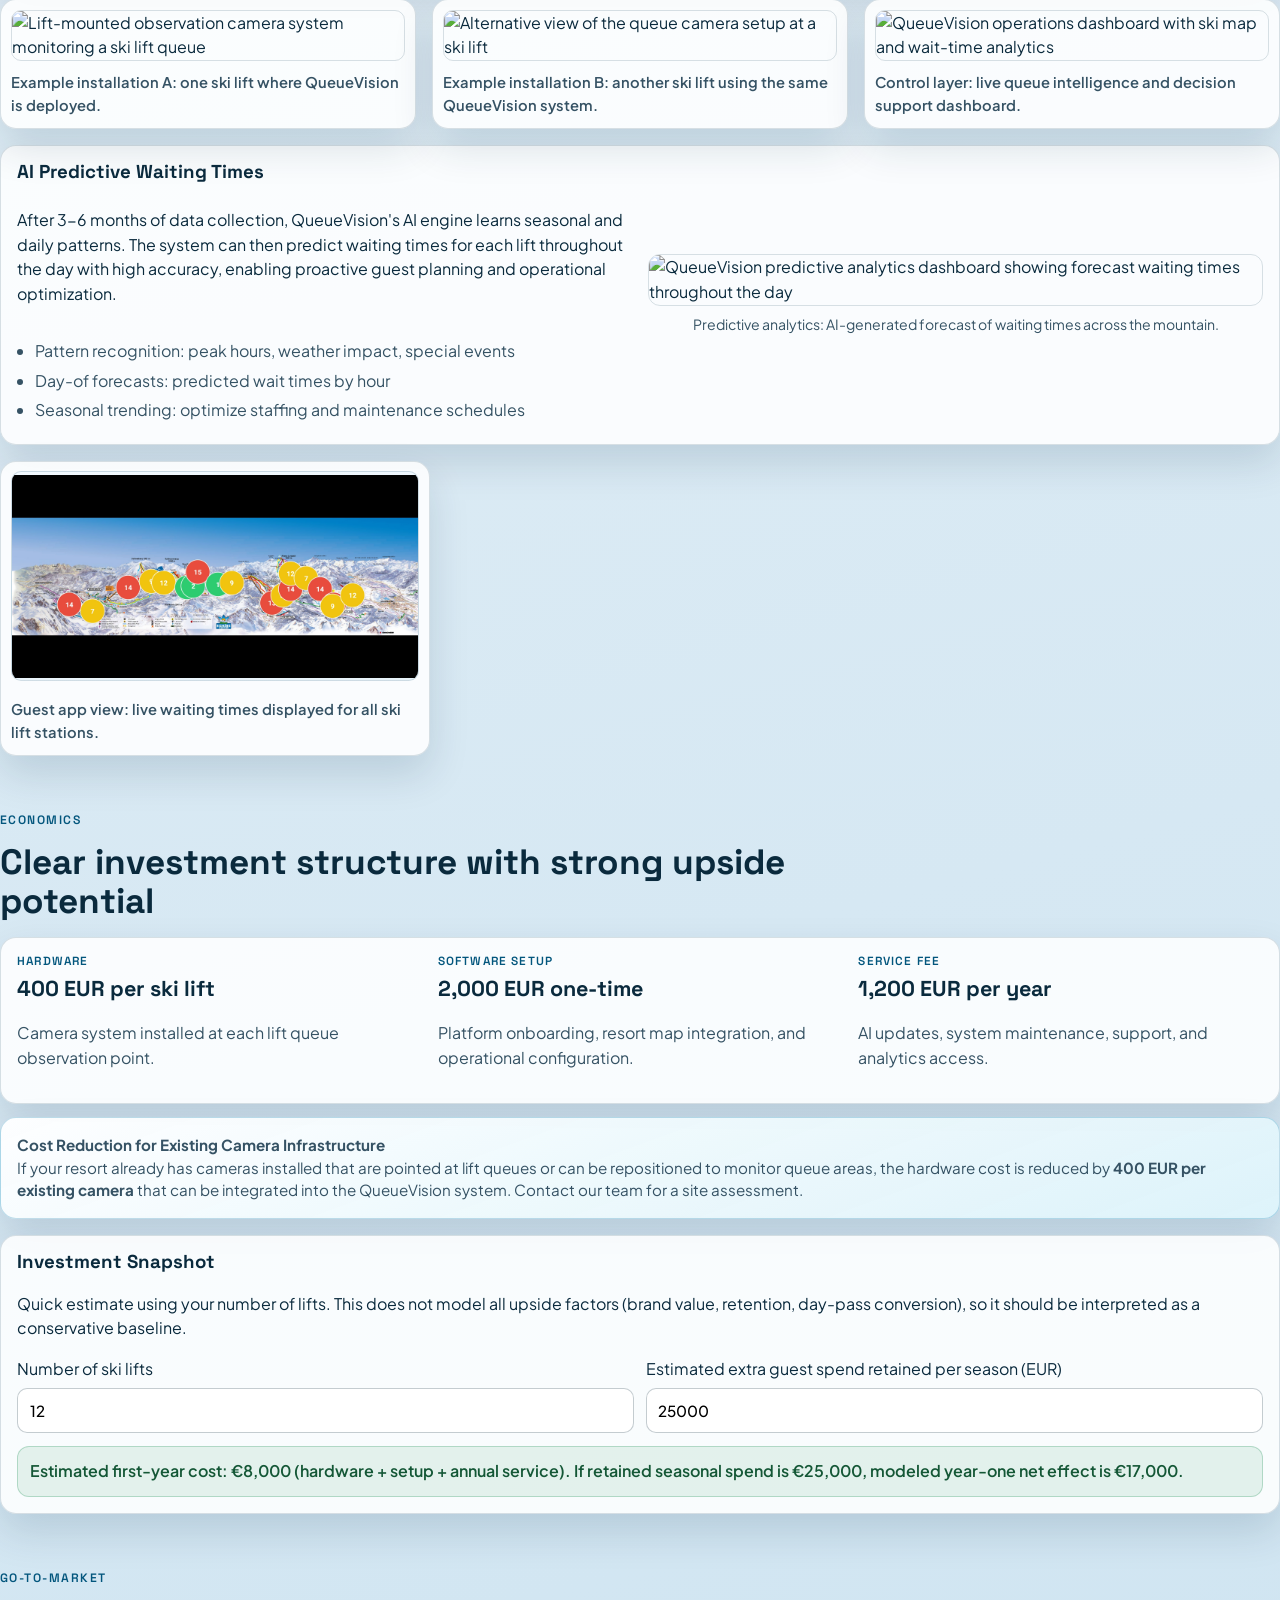
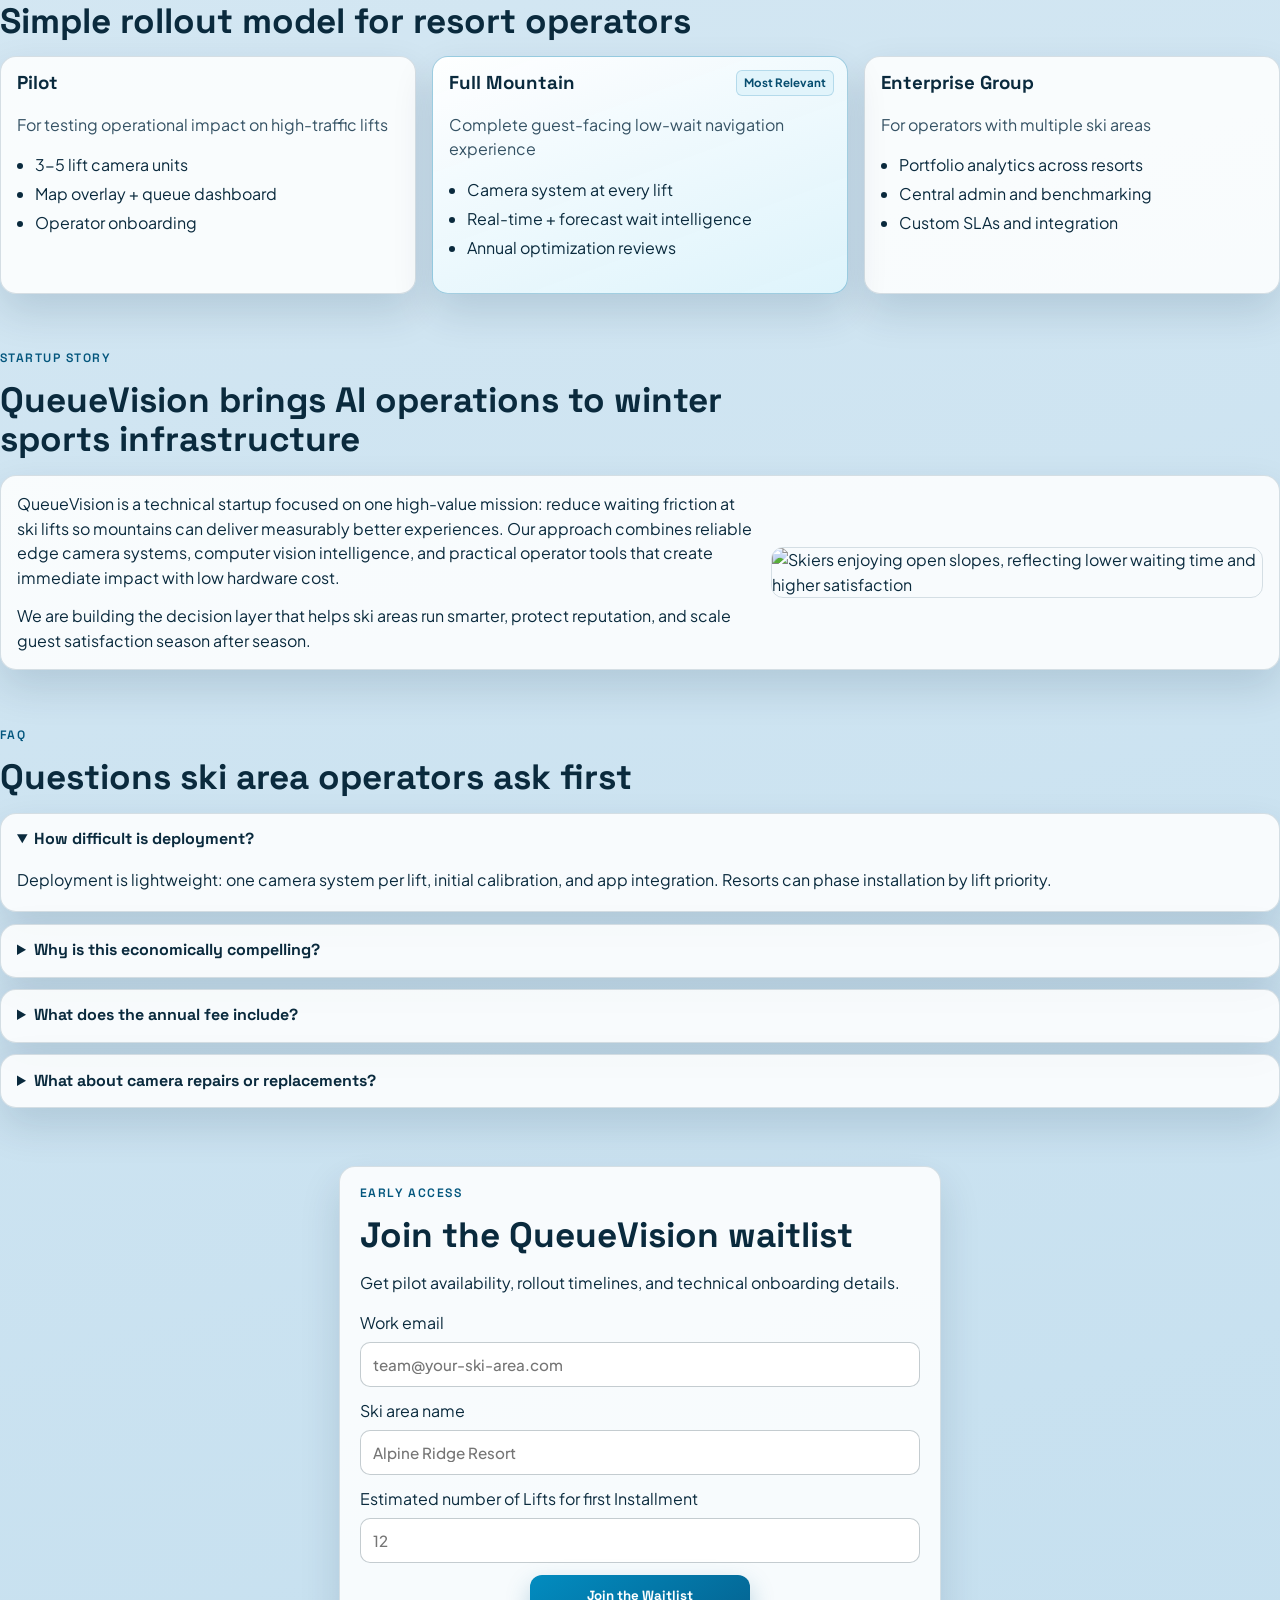
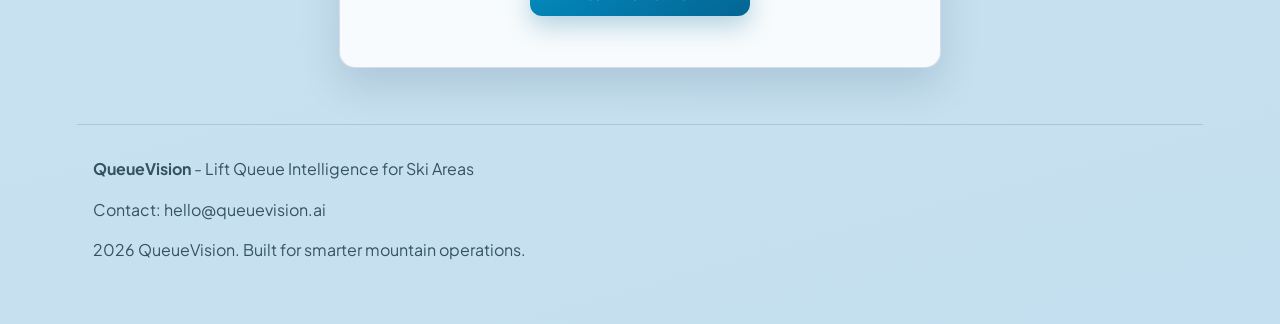
==== commit e5aec7b2: "update" ====
--- a/website/index.html
+++ b/website/index.html
@@ -21,67 +21,7 @@
 <body>
   <div class="site-bg" aria-hidden="true"></div>
 
-  <header class="topbar">
-    <a class="brand" href="#home">
-      <span class="brand-mark">QV</span>
-      <span class="brand-text">QueueVision</span>
-    </a>
-    <button class="menu-toggle" type="button" aria-label="Toggle navigation" aria-expanded="false">
-      <span></span><span></span><span></span>
-    </button>
-    <nav class="nav-links" id="primary-nav">
-      <a href="#solution">Solution</a>
-      <a href="#technology">Technology</a>
-      <a href="#economics">Economics</a>
-      <a href="#pricing">Pricing</a>
-      <a href="#faq">FAQ</a>
-      <a class="btn btn-sm" href="#waitlist">Join Waitlist</a>
-    </nav>
-  </header>
-
-  <main id="home">
-    <section class="hero section">
-      <div class="hero-copy">
-        <p class="kicker">Lift Queue Intelligence Platform</p>
-        <h1>
-          Turn queue chaos into<br />
-          <span>real-time ski flow optimization</span>
-        </h1>
-        <p class="lead">
-          QueueVision gives ski area operators a high-level technical system: AI queue observation at every lift,
-          live waiting time display in the app, and intelligent queue intelligence to help guests make informed choices
-          about which lifts have the shortest waits.
-        </p>
-        <div class="hero-cta">
-          <a class="btn btn-primary" href="#waitlist">Join the Waitlist</a>
-          <a class="btn btn-ghost" href="#technology">See System Architecture</a>
-        </div>
-        <ul class="hero-points">
-          <li>Lower average queue times across the mountain</li>
-          <li>Higher perceived quality and stronger resort reputation</li>
-          <li>Data-driven operations, staffing, and lift-load balancing</li>
-        </ul>
-      </div>
-      <div class="hero-visual card frost">
-        <p class="visual-title">What the Skier and Snowboarder see</p>
-        <div class="map-panel">
-          <img
-            class="map-bg"
-            src="assets/mobile-map-ui.jpg"
-            alt="QueueVision mobile app displaying live waiting times for ski lifts"
-          />
-        </div>
-      </div>
-    </section>
-
-    <section class="section trust-strip">
-      <article class="metric card">
-        <h3>Guest Experience</h3>
-        <p>Navigate to low-queue lifts in real time with AI-evaluated wait forecasts.</p>
-      </article>
-      <article class="metric card">
-        <h3>Revenue Protection</h3>
-        <p>Reduce frustration-induced early departures and increase repeat intent.</p>
+  /* This file is intentionally left blank. The main site is now at the root index.html. */
       </article>
       <article class="metric card">
         <h3>Operational Control</h3>
--- a/website/styles.css
+++ b/website/styles.css
@@ -1,3 +1,6 @@
+/* This file is intentionally left blank. The main site is now at the root index.html. */
+
+/* ...existing styles... */
 :root {
   --bg-0: #eaf3f8;
   --bg-1: #d6e8f3;
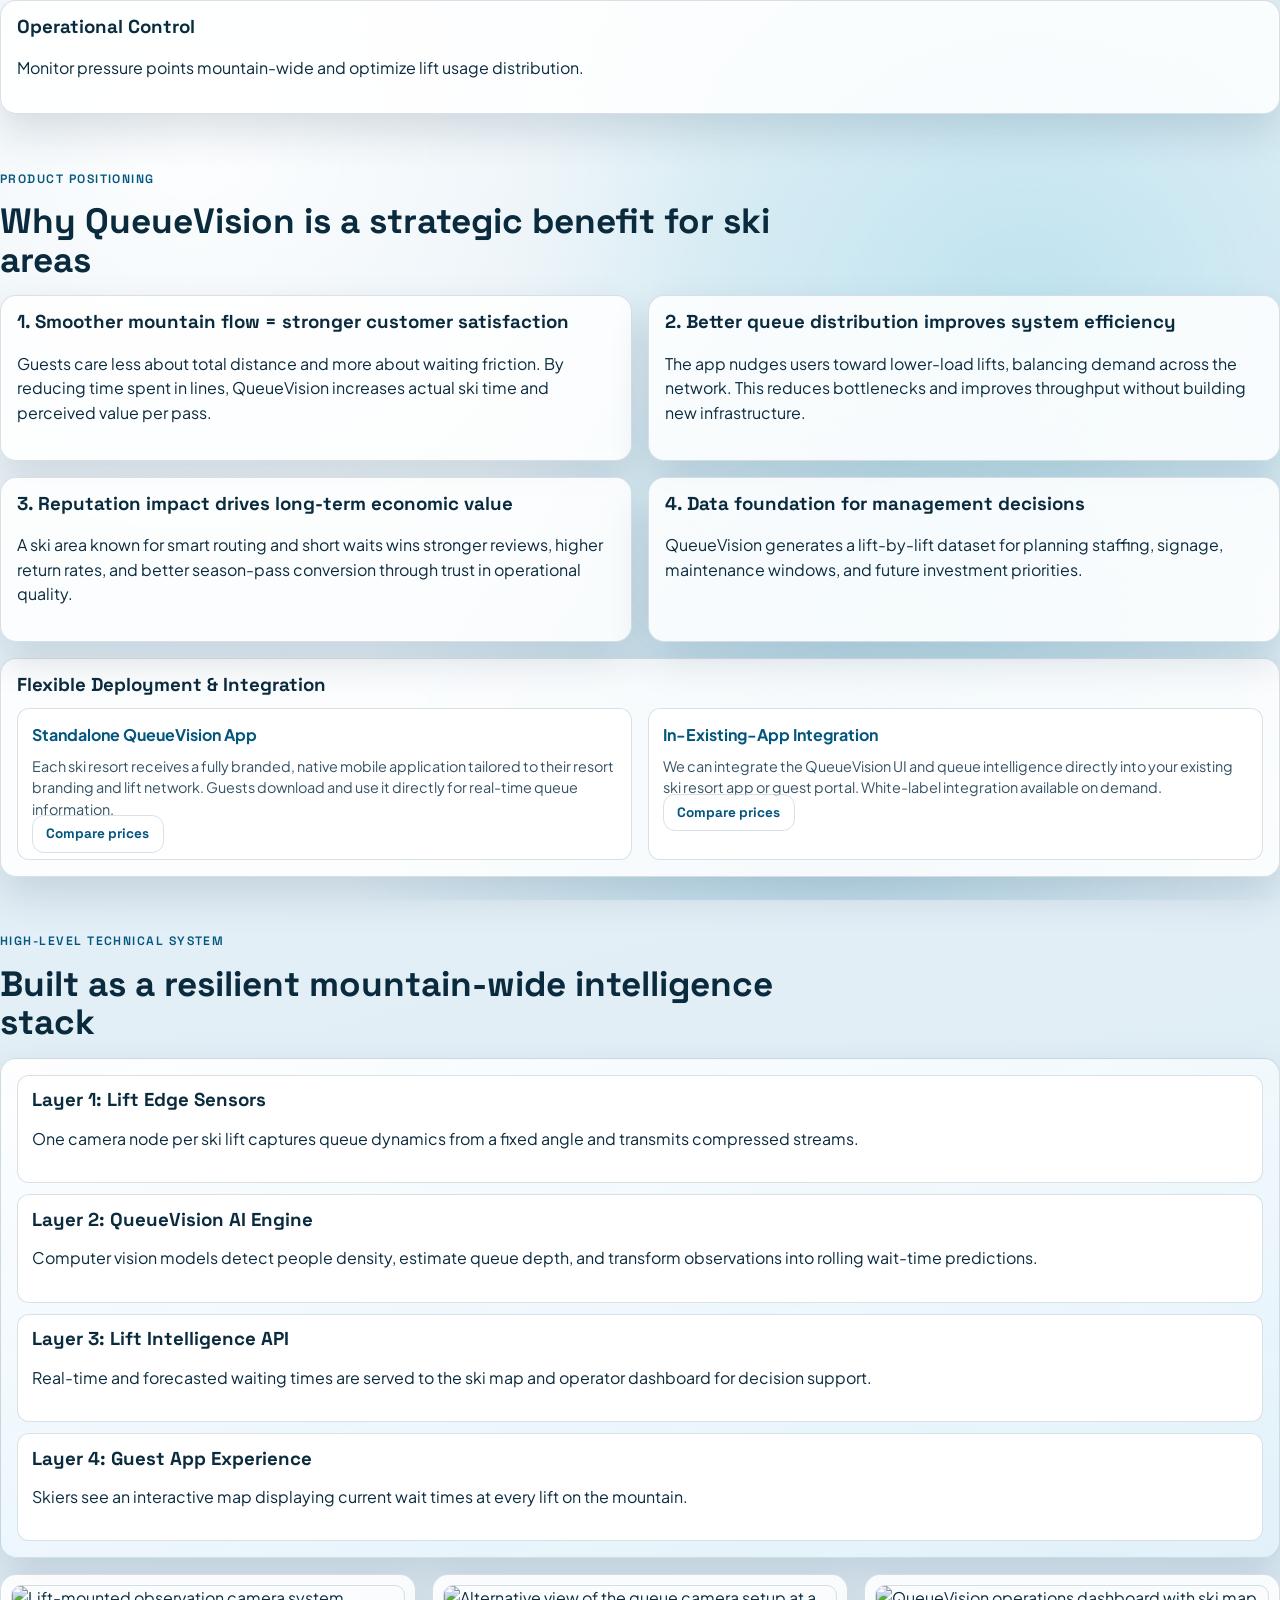
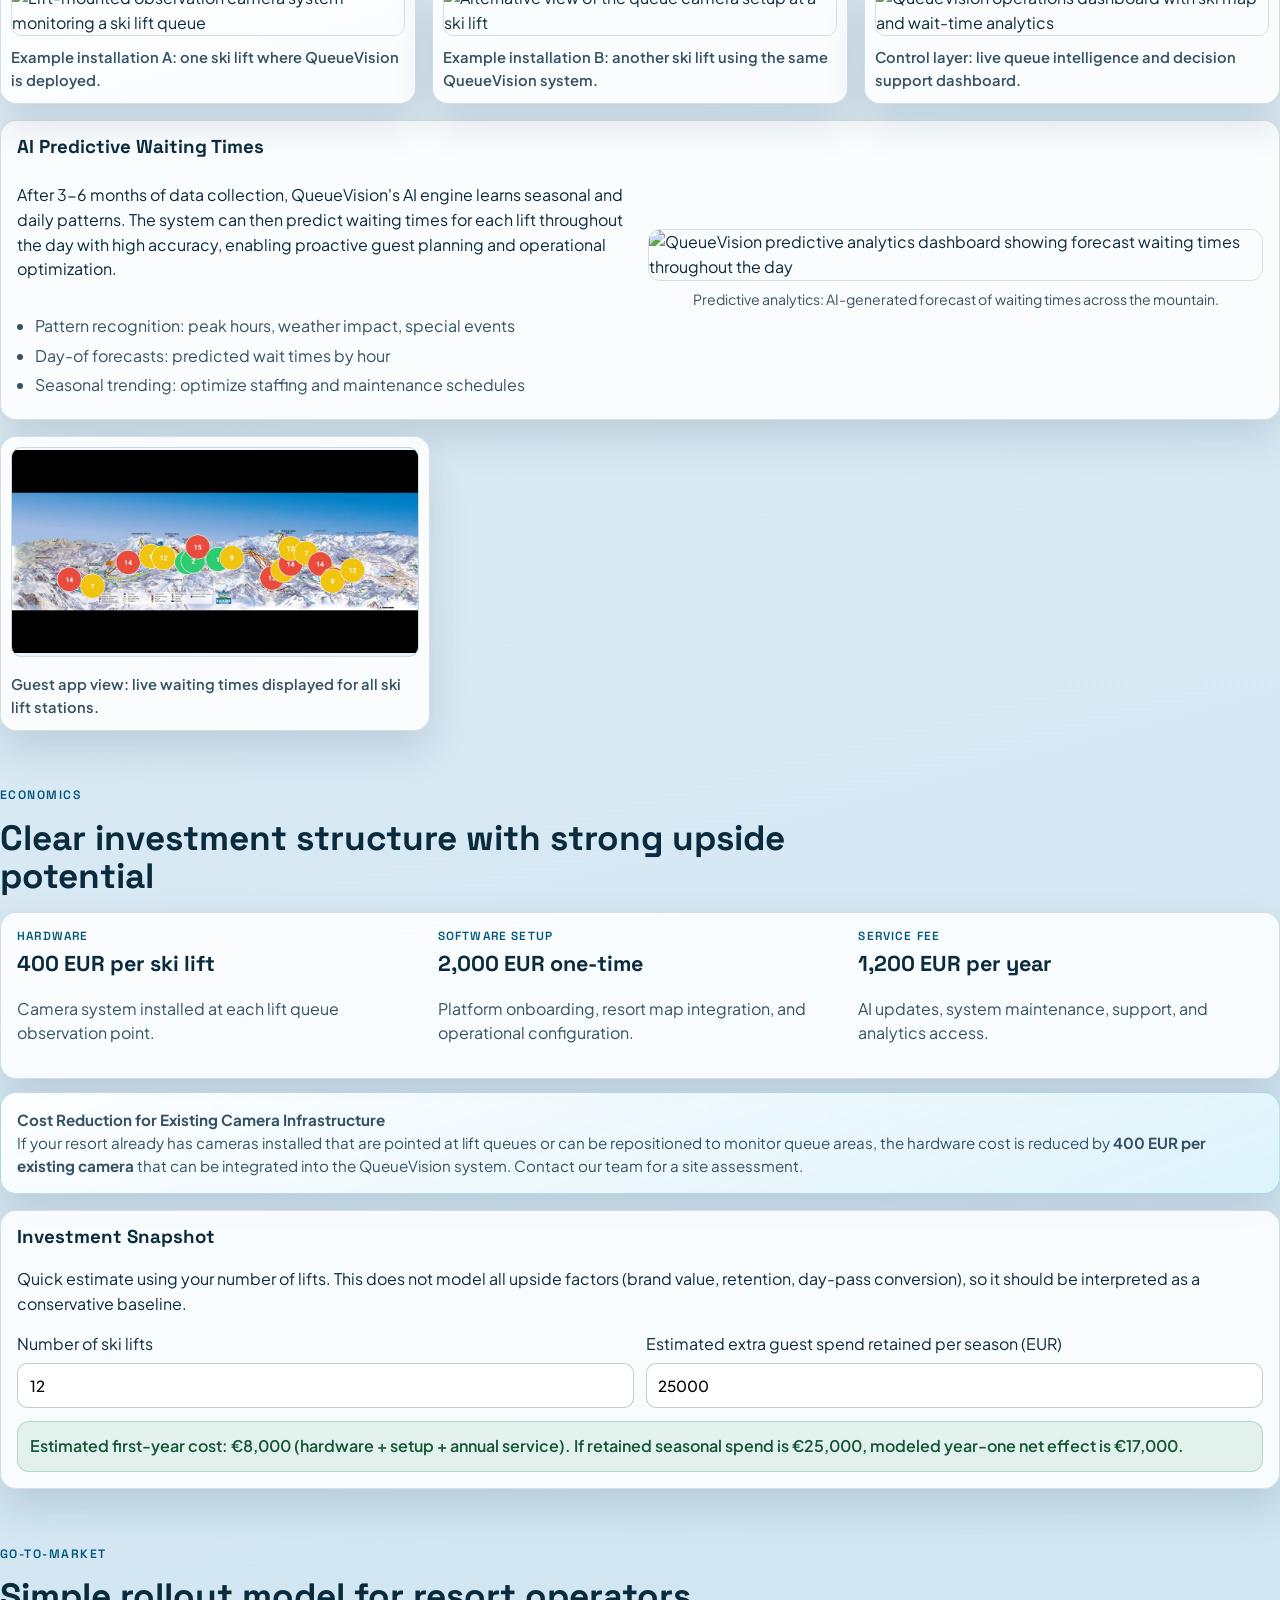
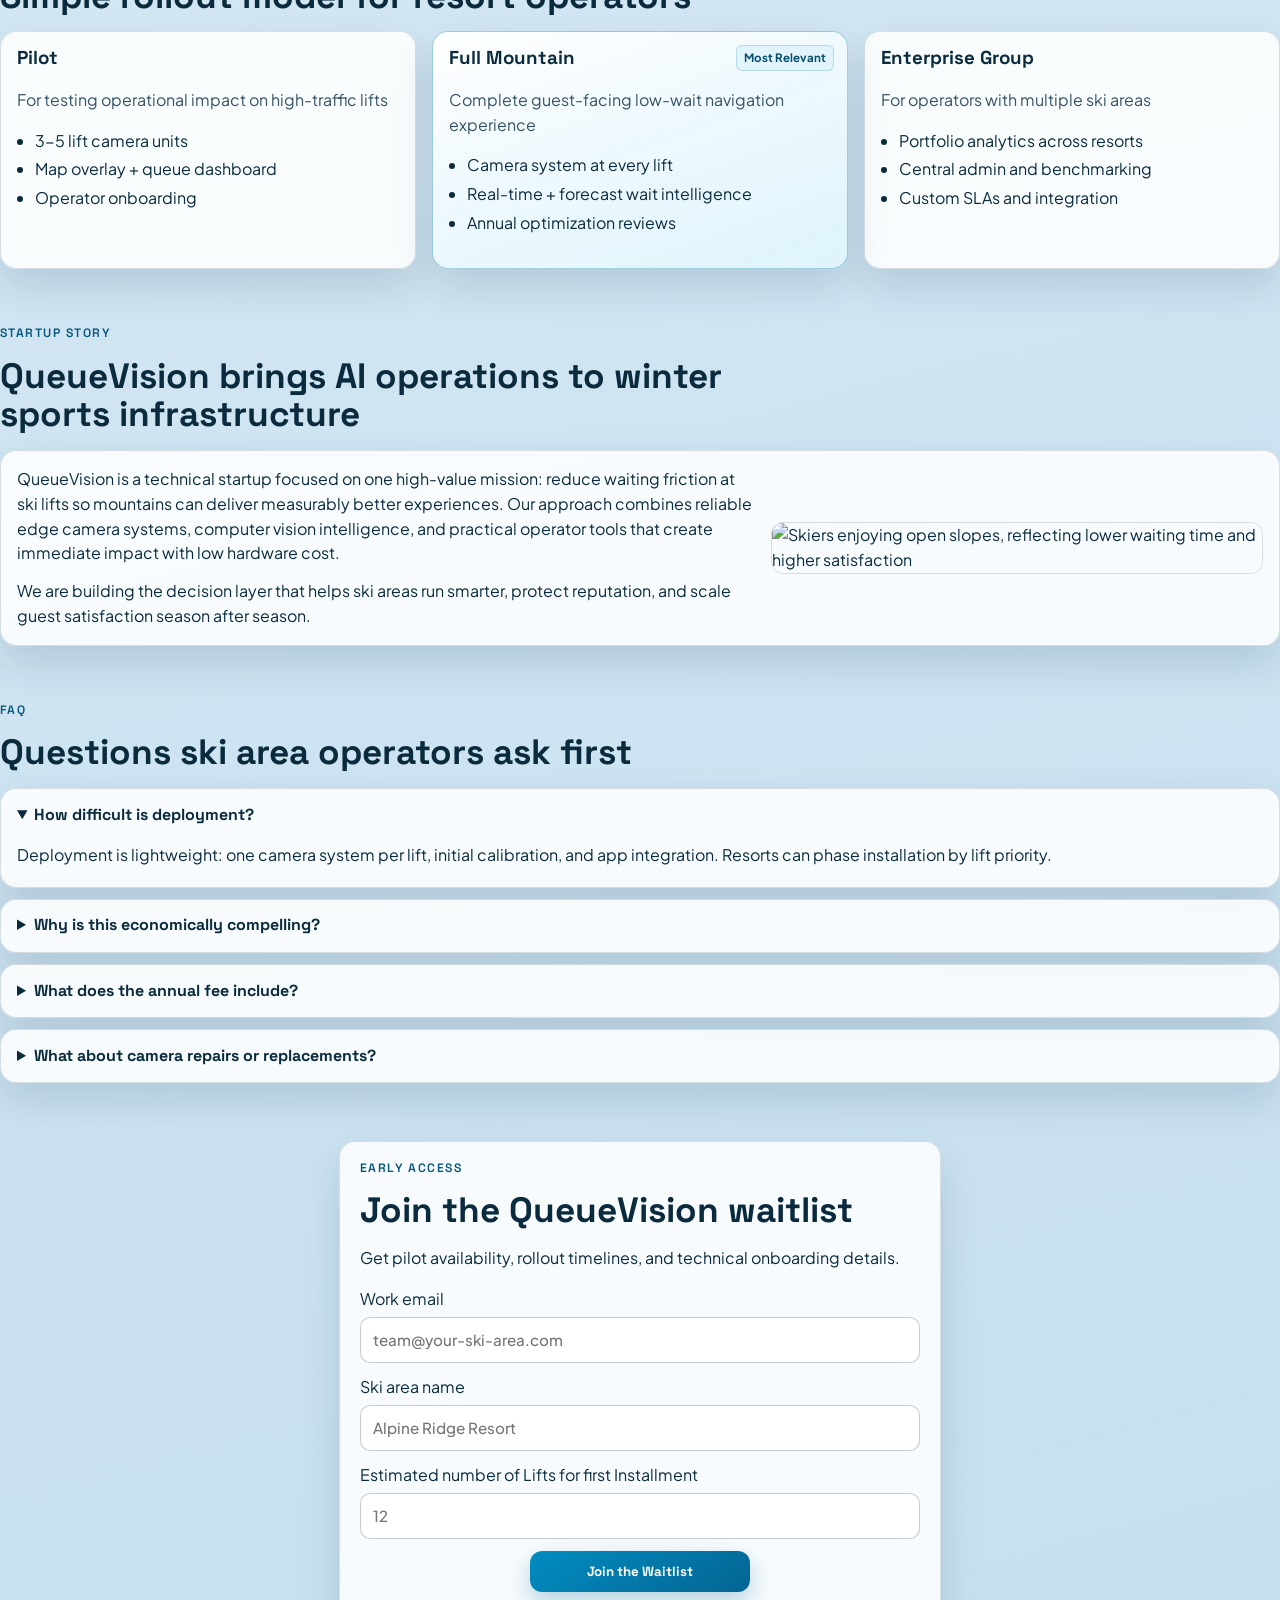
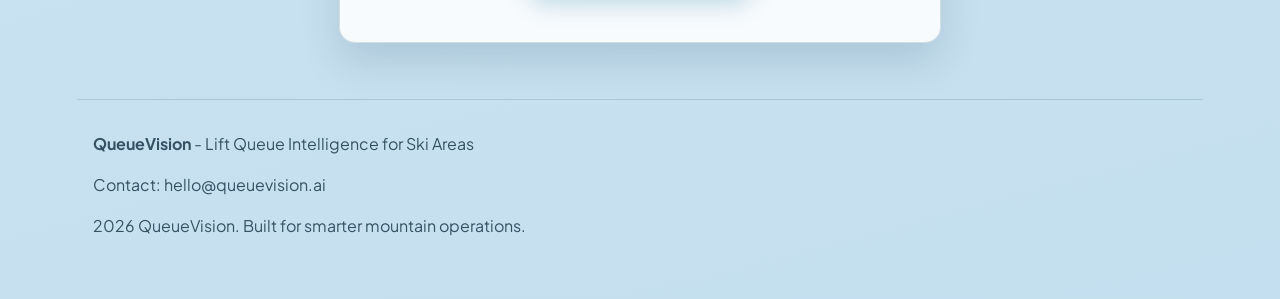
==== commit 4a8de352: "docs: add project documentation with live demo link" ====
--- a/website/index.html
+++ b/website/index.html
@@ -21,7 +21,7 @@
 <body>
   <div class="site-bg" aria-hidden="true"></div>
 
-  /* This file is intentionally left blank. The main site is now at the root index.html. */
+
       </article>
       <article class="metric card">
         <h3>Operational Control</h3>
--- a/website/styles.css
+++ b/website/styles.css
@@ -1,6 +1,3 @@
-/* This file is intentionally left blank. The main site is now at the root index.html. */
-
-/* ...existing styles... */
 :root {
   --bg-0: #eaf3f8;
   --bg-1: #d6e8f3;
